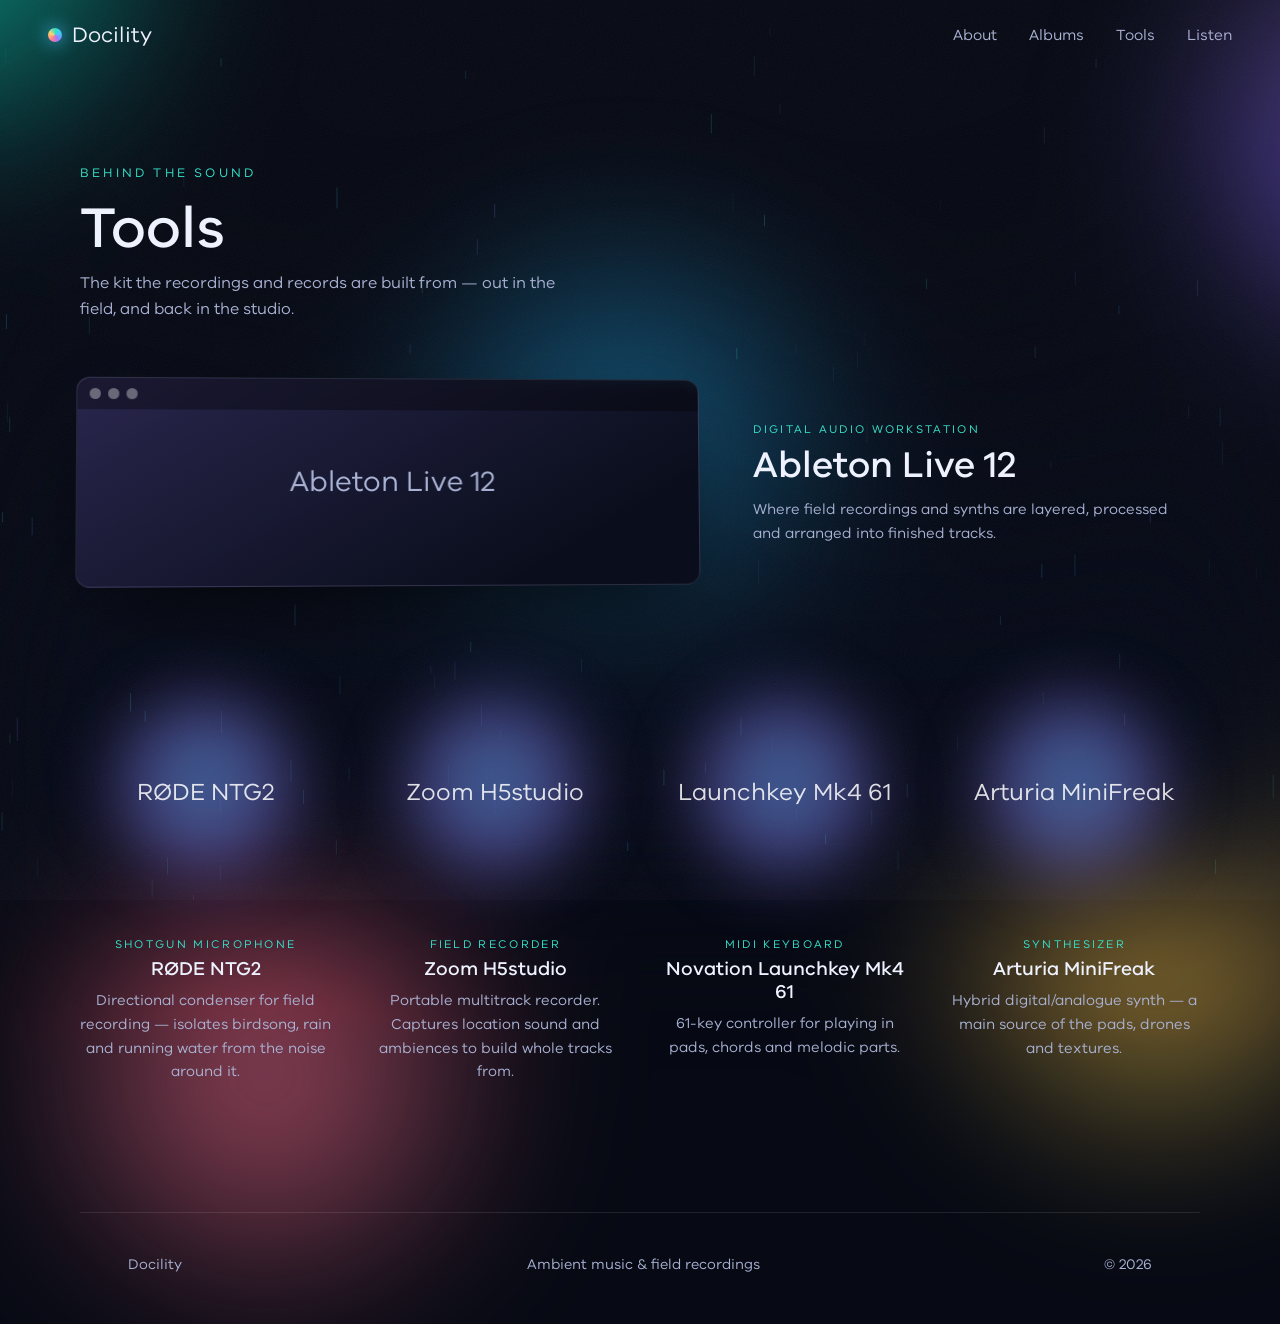
==== tools.html @ ae998112 "Add Tools page scaffold (explore/tools) New standalone tools.html showcasing the gear: a framed Able" ====
<!DOCTYPE html>
<html lang="en">
<head>
  <meta charset="UTF-8" />
  <meta name="viewport" content="width=device-width, initial-scale=1.0" />
  <meta name="theme-color" content="#070a14" />
  <meta name="color-scheme" content="dark" />
  <title>Tools — Docility</title>
  <meta name="description" content="The gear behind Docility — field recorders, microphones, synths and the studio setup used to make the music." />

  <!-- Open Graph / social sharing -->
  <meta property="og:type" content="website" />
  <meta property="og:url" content="https://docility.work/tools.html" />
  <meta property="og:title" content="Tools — Docility" />
  <meta property="og:description" content="The gear behind Docility — field recorders, microphones, synths and the studio setup." />
  <meta property="og:image" content="https://docility.work/assets/og-cover.jpg" />

  <link rel="icon" type="image/svg+xml" href="assets/favicon.svg" />
  <link rel="preload" href="assets/fonts/VIC-Regular.woff2" as="font" type="font/woff2" crossorigin />
  <link rel="preload" href="assets/fonts/VIC-Medium.woff2" as="font" type="font/woff2" crossorigin />
  <link rel="stylesheet" href="styles.css" />
</head>
<body>
  <!-- Animated ambient backdrop -->
  <div class="aurora" aria-hidden="true">
    <span class="blob blob--aqua"></span>
    <span class="blob blob--violet"></span>
    <span class="blob blob--coral"></span>
    <span class="blob blob--gold"></span>
    <span class="blob blob--sky"></span>
  </div>
  <canvas id="rain" aria-hidden="true"></canvas>
  <div class="grain" aria-hidden="true"></div>

  <!-- Navigation -->
  <header class="nav" id="nav">
    <a class="nav__brand" href="index.html#top">
      <span class="nav__mark" aria-hidden="true"></span>
      Docility
    </a>
    <nav class="nav__links" aria-label="Primary">
      <a href="index.html#about">About</a>
      <a href="index.html#albums">Albums</a>
      <a href="tools.html" aria-current="page">Tools</a>
      <a href="index.html#listen">Listen</a>
    </nav>
  </header>

  <main id="top">
    <section class="tools" id="tools">
      <div class="section-head reveal">
        <span class="section-head__kicker">Behind the sound</span>
        <h2>Tools</h2>
        <p class="section-head__sub">
          The kit the recordings and records are built from — out in the field,
          and back in the studio.
        </p>
      </div>

      <!-- Feature: the DAW screenshot, framed as a window -->
      <figure class="gear-feature reveal">
        <div class="gear-feature__frame">
          <div class="gear-feature__bar" aria-hidden="true">
            <span></span><span></span><span></span>
          </div>
          <img class="gear-feature__shot" src="assets/tools/ableton-live-12.png"
               alt="Ableton Live 12 — the session where tracks are arranged" loading="lazy" />
          <span class="gear-feature__fallback" aria-hidden="true">Ableton Live 12</span>
        </div>
        <figcaption class="gear-feature__cap">
          <span class="gear__cat">Digital audio workstation</span>
          <h3 class="gear__name">Ableton Live 12</h3>
          <p class="gear__note">
            Where field recordings and synths are layered, processed and arranged
            into finished tracks.
          </p>
        </figcaption>
      </figure>

      <!-- Cut-out hardware -->
      <div class="gear-grid">
        <figure class="gear reveal">
          <div class="gear__media">
            <img class="gear__art" src="assets/tools/rode-ntg2.png"
                 alt="RØDE NTG2 shotgun microphone" loading="lazy" />
            <span class="gear__fallback" aria-hidden="true">RØDE NTG2</span>
          </div>
          <figcaption>
            <span class="gear__cat">Shotgun microphone</span>
            <h3 class="gear__name">RØDE NTG2</h3>
            <p class="gear__note">
              Directional condenser for field recording — isolates birdsong, rain
              and running water from the noise around it.
            </p>
          </figcaption>
        </figure>

        <figure class="gear reveal" style="--delay:.08s">
          <div class="gear__media">
            <img class="gear__art" src="assets/tools/zoom-h5studio.png"
                 alt="Zoom H5studio handheld recorder" loading="lazy" />
            <span class="gear__fallback" aria-hidden="true">Zoom H5studio</span>
          </div>
          <figcaption>
            <span class="gear__cat">Field recorder</span>
            <h3 class="gear__name">Zoom H5studio</h3>
            <p class="gear__note">
              Portable multitrack recorder. Captures location sound and ambiences
              to build whole tracks from.
            </p>
          </figcaption>
        </figure>

        <figure class="gear reveal" style="--delay:.16s">
          <div class="gear__media">
            <img class="gear__art" src="assets/tools/launchkey-mk4-61.png"
                 alt="Novation Launchkey Mk4 61-key MIDI keyboard" loading="lazy" />
            <span class="gear__fallback" aria-hidden="true">Launchkey Mk4 61</span>
          </div>
          <figcaption>
            <span class="gear__cat">MIDI keyboard</span>
            <h3 class="gear__name">Novation Launchkey Mk4 61</h3>
            <p class="gear__note">
              61-key controller for playing in pads, chords and melodic parts.
            </p>
          </figcaption>
        </figure>

        <figure class="gear reveal" style="--delay:.24s">
          <div class="gear__media">
            <img class="gear__art" src="assets/tools/arturia-minifreak.png"
                 alt="Arturia MiniFreak synthesizer" loading="lazy" />
            <span class="gear__fallback" aria-hidden="true">Arturia MiniFreak</span>
          </div>
          <figcaption>
            <span class="gear__cat">Synthesizer</span>
            <h3 class="gear__name">Arturia MiniFreak</h3>
            <p class="gear__note">
              Hybrid digital/analogue synth — a main source of the pads, drones
              and textures.
            </p>
          </figcaption>
        </figure>
      </div>
    </section>
  </main>

  <footer class="footer">
    <span>Docility</span>
    <span>Ambient music &amp; field recordings</span>
    <span>© <span id="year"></span></span>
  </footer>

  <script src="main.js" defer></script>
</body>
</html>
---- styles.css ----
/* =========================================================
   Docility — ambient music showcase
   Pure CSS, no framework. Mobile-first, cross-platform.
   ========================================================= */

/* ---------------------------------------------------------
   VIC (Brand Victoria) — self-hosted webfont
   --------------------------------------------------------- */
@font-face { font-family: "VIC"; font-style: normal; font-weight: 200; font-display: swap;
  src: url("assets/fonts/VIC-ExtraLight.woff2") format("woff2"), url("assets/fonts/VIC-ExtraLight.woff") format("woff"); }
@font-face { font-family: "VIC"; font-style: normal; font-weight: 300; font-display: swap;
  src: url("assets/fonts/VIC-Light.woff2") format("woff2"), url("assets/fonts/VIC-Light.woff") format("woff"); }
@font-face { font-family: "VIC"; font-style: normal; font-weight: 400; font-display: swap;
  src: url("assets/fonts/VIC-Regular.woff2") format("woff2"), url("assets/fonts/VIC-Regular.woff") format("woff"); }
@font-face { font-family: "VIC"; font-style: normal; font-weight: 500; font-display: swap;
  src: url("assets/fonts/VIC-Medium.woff2") format("woff2"), url("assets/fonts/VIC-Medium.woff") format("woff"); }
@font-face { font-family: "VIC"; font-style: normal; font-weight: 600; font-display: swap;
  src: url("assets/fonts/VIC-SemiBold.woff2") format("woff2"), url("assets/fonts/VIC-SemiBold.woff") format("woff"); }
@font-face { font-family: "VIC"; font-style: normal; font-weight: 700; font-display: swap;
  src: url("assets/fonts/VIC-Bold.woff2") format("woff2"), url("assets/fonts/VIC-Bold.woff") format("woff"); }

:root {
  /* Typography */
  --font: "VIC", system-ui, -apple-system, "Segoe UI", Roboto, sans-serif;

  /* Base */
  --bg:        #070a14;
  --ink:       #eef2ff;
  --ink-dim:   #aab3d4;
  --line:      rgba(255, 255, 255, 0.10);

  /* Colourful palette (water + nature) */
  --aqua:   #36e0c8;
  --sky:    #46c6ff;
  --violet: #9a7bff;
  --coral:  #ff7a8f;
  --gold:   #ffd36e;
  --green:  #52e0a1;

  --shadow: 0 30px 80px -30px rgba(0, 0, 0, 0.8);
  --radius: 22px;
  --ease: cubic-bezier(0.22, 1, 0.36, 1);

  --maxw: 1120px;
}

/* ---------- Reset ---------- */
*, *::before, *::after { box-sizing: border-box; }
* { margin: 0; }

html { scroll-behavior: smooth; -webkit-text-size-adjust: 100%; }

body {
  font-family: var(--font);
  color: var(--ink);
  background: var(--bg);
  line-height: 1.6;
  overflow-x: hidden;
  -webkit-font-smoothing: antialiased;
  text-rendering: optimizeLegibility;
}

img, canvas { display: block; max-width: 100%; }
a { color: inherit; text-decoration: none; }

h1, h2, h3 { font-family: var(--font); font-weight: 500; line-height: 1.05; }

/* =========================================================
   Animated background
   ========================================================= */
.aurora {
  position: fixed;
  inset: -20vmax;
  z-index: -3;
  filter: blur(70px) saturate(135%);
  pointer-events: none;
}
.aurora::after { /* dark vignette so text stays legible */
  content: "";
  position: absolute;
  inset: 20vmax;
  background: radial-gradient(120% 80% at 50% 0%, transparent 40%, var(--bg) 100%);
}
.blob {
  position: absolute;
  width: 48vmax;
  height: 48vmax;
  border-radius: 50%;
  opacity: 0.65;
  mix-blend-mode: screen;
  will-change: transform;
}
.blob--aqua   { background: radial-gradient(circle, var(--aqua), transparent 62%);   top: -8%;  left: -6%;  animation: drift1 26s var(--ease) infinite; }
.blob--violet { background: radial-gradient(circle, var(--violet), transparent 62%); top: 6%;   right: -10%; animation: drift2 32s var(--ease) infinite; }
.blob--coral  { background: radial-gradient(circle, var(--coral), transparent 62%);  bottom: -16%; left: 12%; animation: drift3 29s var(--ease) infinite; }
.blob--gold   { background: radial-gradient(circle, var(--gold), transparent 60%);   bottom: -6%; right: 4%; animation: drift1 35s var(--ease) infinite reverse; }
.blob--sky    { background: radial-gradient(circle, var(--sky), transparent 62%);    top: 30%;  left: 32%;  animation: drift2 24s var(--ease) infinite; }

@keyframes drift1 { 0%,100% { transform: translate(0,0) scale(1); } 50% { transform: translate(8vmax, 6vmax) scale(1.15); } }
@keyframes drift2 { 0%,100% { transform: translate(0,0) scale(1.05); } 50% { transform: translate(-7vmax, 5vmax) scale(0.9); } }
@keyframes drift3 { 0%,100% { transform: translate(0,0) scale(1); } 50% { transform: translate(6vmax, -7vmax) scale(1.12); } }

#rain {
  position: fixed;
  inset: 0;
  z-index: -2;
  pointer-events: none;
  opacity: 0.5;
}

.grain {
  position: fixed;
  inset: 0;
  z-index: -1;
  pointer-events: none;
  opacity: 0.05;
  background-image: url("data:image/svg+xml,%3Csvg xmlns='http://www.w3.org/2000/svg' width='160' height='160'%3E%3Cfilter id='n'%3E%3CfeTurbulence type='fractalNoise' baseFrequency='0.85' numOctaves='2'/%3E%3C/filter%3E%3Crect width='100%25' height='100%25' filter='url(%23n)'/%3E%3C/svg%3E");
}

/* =========================================================
   Navigation
   ========================================================= */
.nav {
  position: fixed;
  top: 0; left: 0; right: 0;
  z-index: 50;
  display: flex;
  align-items: center;
  justify-content: space-between;
  gap: 1rem;
  padding: 1.1rem clamp(1.1rem, 4vw, 3rem);
  transition: background 0.4s var(--ease), backdrop-filter 0.4s var(--ease), padding 0.4s var(--ease), border-color 0.4s var(--ease);
  border-bottom: 1px solid transparent;
}
.nav.is-stuck {
  background: rgba(7, 10, 20, 0.6);
  backdrop-filter: blur(14px) saturate(140%);
  -webkit-backdrop-filter: blur(14px) saturate(140%);
  border-bottom-color: var(--line);
  padding-top: 0.8rem;
  padding-bottom: 0.8rem;
}
.nav__brand {
  display: inline-flex;
  align-items: center;
  gap: 0.6rem;
  font-family: var(--font);
  font-size: 1.35rem;
  letter-spacing: 0.01em;
}
.nav__mark {
  width: 14px; height: 14px;
  border-radius: 50%;
  background: conic-gradient(from 0deg, var(--aqua), var(--sky), var(--violet), var(--coral), var(--gold), var(--aqua));
  box-shadow: 0 0 18px var(--sky);
  animation: spin 8s linear infinite;
}
@keyframes spin { to { transform: rotate(360deg); } }
.nav__links { display: flex; gap: clamp(0.9rem, 2.5vw, 2rem); font-size: 0.95rem; }
.nav__links a { position: relative; color: var(--ink-dim); transition: color 0.25s; }
.nav__links a::after {
  content: ""; position: absolute; left: 0; bottom: -4px;
  width: 100%; height: 1.5px;
  background: linear-gradient(90deg, var(--aqua), var(--violet));
  transform: scaleX(0); transform-origin: left;
  transition: transform 0.3s var(--ease);
}
.nav__links a:hover { color: var(--ink); }
.nav__links a:hover::after { transform: scaleX(1); }

/* =========================================================
   Layout helpers
   ========================================================= */
section { padding: clamp(4rem, 10vw, 8rem) clamp(1.1rem, 5vw, 3rem); }
.section-head { max-width: var(--maxw); margin: 0 auto clamp(2rem, 5vw, 3.5rem); }
.section-head__kicker {
  display: inline-block;
  font-size: 0.8rem; letter-spacing: 0.25em; text-transform: uppercase;
  color: var(--aqua); margin-bottom: 0.9rem;
}
.section-head h2 { font-size: clamp(2.1rem, 6vw, 3.6rem); }
.section-head__sub { color: var(--ink-dim); margin-top: 0.8rem; max-width: 46ch; }
/* A second heading within a section (e.g. EPs after Albums) needs breathing room above it. */
.albums__list + .section-head { margin-top: clamp(3rem, 7vw, 5rem); }

/* =========================================================
   Hero
   ========================================================= */
.hero {
  min-height: 100svh;
  display: flex;
  flex-direction: column;
  justify-content: center;
  align-items: center;
  text-align: center;
  position: relative;
  padding-top: 6rem;
}
.hero__inner { max-width: 880px; }
.hero__eyebrow {
  font-size: 0.85rem; letter-spacing: 0.32em; text-transform: uppercase;
  color: var(--ink-dim); margin-bottom: 1.4rem;
}
.hero__title { font-size: clamp(3.6rem, 16vw, 9.5rem); line-height: 0.92; }
.hero__word {
  background: linear-gradient(100deg, var(--aqua), var(--sky), var(--violet), var(--coral), var(--gold));
  background-size: 280% 100%;
  -webkit-background-clip: text;
  background-clip: text;
  color: transparent;
  animation: hue 12s ease infinite, rise 1s var(--ease) both;
  animation-delay: 0s, calc(var(--d, 0) * 0.08s);
  display: inline-block;
}
@keyframes hue { 0%,100% { background-position: 0% 50%; } 50% { background-position: 100% 50%; } }
@keyframes rise { from { opacity: 0; transform: translateY(40px); } to { opacity: 1; transform: translateY(0); } }

.hero__tagline {
  margin: 1.6rem auto 0;
  max-width: 54ch;
  font-size: clamp(1.05rem, 2.4vw, 1.3rem);
  color: var(--ink-dim);
}
.hero__actions { display: flex; gap: 0.9rem; justify-content: center; flex-wrap: wrap; margin-top: 2.2rem; }

.btn {
  display: inline-flex; align-items: center; gap: 0.5rem;
  padding: 0.85rem 1.6rem;
  border-radius: 100px;
  font-weight: 500; font-size: 0.98rem;
  border: 1px solid transparent;
  cursor: pointer;
  transition: transform 0.25s var(--ease), box-shadow 0.25s var(--ease), background 0.25s, border-color 0.25s;
}
.btn--lg { padding: 1rem 2rem; font-size: 1.05rem; }
.btn--solid {
  color: #06121b;
  background: linear-gradient(100deg, var(--aqua), var(--sky));
  box-shadow: 0 12px 30px -10px var(--sky);
}
.btn--solid:hover { transform: translateY(-3px); box-shadow: 0 20px 44px -12px var(--sky); }
.btn--ghost { color: var(--ink); border-color: var(--line); background: rgba(255,255,255,0.03); }
.btn--ghost:hover { transform: translateY(-3px); border-color: rgba(255,255,255,0.3); background: rgba(255,255,255,0.07); }

/* Animated equaliser bars */
.hero__wave { margin-top: 3rem; }
.bars { display: flex; align-items: flex-end; gap: 5px; height: 56px; }
.bars span {
  width: 5px; border-radius: 4px;
  background: linear-gradient(180deg, var(--aqua), var(--violet));
  animation: eq 1.4s ease-in-out infinite;
}
@keyframes eq { 0%,100% { height: 18%; } 50% { height: 100%; } }

.hero__scroll {
  position: absolute; bottom: 2rem; left: 50%; transform: translateX(-50%);
  width: 26px; height: 42px; border: 1.5px solid var(--line); border-radius: 20px;
  display: grid; place-items: start center; padding-top: 8px;
}
.hero__scroll span { width: 4px; height: 8px; border-radius: 4px; background: var(--ink-dim); animation: scrolldot 1.6s var(--ease) infinite; }
@keyframes scrolldot { 0% { opacity: 0; transform: translateY(0); } 40% { opacity: 1; } 100% { opacity: 0; transform: translateY(14px); } }

/* =========================================================
   About
   ========================================================= */
.about__grid {
  max-width: var(--maxw); margin: 0 auto;
  display: grid; gap: clamp(1.5rem, 5vw, 3.5rem);
  grid-template-columns: 1fr;
  align-items: center;
}
@media (min-width: 760px) {
  .about__grid { grid-template-columns: 0.85fr 1.15fr; }
}
.about__lead {
  max-width: 50ch;
  font-size: clamp(1.25rem, 3.2vw, 1.9rem);
  font-family: var(--font); font-weight: 300; line-height: 1.4;
  color: var(--ink);
}

/* Artist portrait — transparent cutout floating over the colour wash */
.about__portrait {
  position: relative;
  margin: 0;
  display: grid;
  place-items: center;
  max-width: 420px;
  justify-self: center;
}
.about__portrait::before { /* colourful halo behind the figure */
  content: "";
  position: absolute;
  inset: 6% 6% 10%;
  border-radius: 50%;
  background: radial-gradient(circle at 50% 45%, var(--violet), var(--sky) 45%, transparent 70%);
  filter: blur(38px);
  opacity: 0.55;
  z-index: 0;
  animation: halo 7s ease-in-out infinite;
}
.about__portrait img {
  position: relative;
  z-index: 1;
  width: 100%;
  height: auto;
  filter: drop-shadow(0 26px 40px rgba(0, 0, 0, 0.5));
  animation: float 6s var(--ease) infinite;
}
@keyframes float { 0%, 100% { transform: translateY(0); } 50% { transform: translateY(-12px); } }
@keyframes halo { 0%, 100% { opacity: 0.45; transform: scale(1); } 50% { opacity: 0.65; transform: scale(1.06); } }

/* =========================================================
   Albums
   ========================================================= */
/* Grid of square album tiles — three across on desktop */
.albums__list {
  max-width: var(--maxw);
  margin: 0 auto;
  display: grid;
  gap: clamp(1.1rem, 3vw, 2rem);
  grid-template-columns: 1fr;
}
@media (min-width: 560px) {
  .albums__list { grid-template-columns: repeat(2, 1fr); }
}
@media (min-width: 760px) {
  .albums__list { grid-template-columns: repeat(3, 1fr); }
}

/* Record sleeves — the resting grid shows only these */
.sleeve {
  position: relative;
  aspect-ratio: 1 / 1;
  padding: 0;
  border: 2px solid color-mix(in srgb, var(--accent) 38%, transparent);
  border-radius: 14px;
  overflow: hidden;
  cursor: pointer;
  background: linear-gradient(150deg, var(--accent), #0a0e1c 78%);
  box-shadow: var(--shadow);
  display: grid;
  place-items: center;
  transition: transform 0.4s var(--ease), border-color 0.4s var(--ease), box-shadow 0.4s var(--ease);
}
.sleeve:hover, .sleeve:focus-visible {
  transform: translateY(-6px);
  border-color: color-mix(in srgb, var(--accent) 80%, transparent);
  box-shadow: var(--shadow), 0 12px 34px -10px color-mix(in srgb, var(--accent) 55%, transparent);
  outline: none;
}
.sleeve__art {
  position: absolute; inset: 0;
  width: 100%; height: 100%; object-fit: cover;
  transition: transform 0.5s var(--ease);
}
.sleeve:hover .sleeve__art, .sleeve:focus-visible .sleeve__art { transform: scale(1.02); }
.sleeve__art.is-missing { display: none; }
.sleeve__fallback {
  font-family: var(--font);
  font-size: clamp(1.5rem, 5vw, 2.4rem);
  color: #fff; opacity: 0.92; text-align: center;
  padding: 1rem; line-height: 1.05;
}

/* =========================================================
   Tools / gear page
   ========================================================= */
/* Clear the fixed nav on this standalone page */
.tools { padding-top: clamp(7rem, 14vw, 10rem); }

/* DAW screenshot, framed like an application window and tilted slightly */
.gear-feature {
  max-width: var(--maxw);
  margin: 0 auto clamp(3rem, 7vw, 5rem);
  display: grid;
  gap: clamp(1.5rem, 4vw, 3rem);
  align-items: center;
  grid-template-columns: 1fr;
}
@media (min-width: 880px) {
  .gear-feature { grid-template-columns: 1.4fr 1fr; }
}
.gear-feature__frame {
  position: relative;
  border-radius: 14px;
  overflow: hidden;
  border: 1px solid var(--line);
  background: linear-gradient(150deg, color-mix(in srgb, var(--violet) 22%, #0a0e1c), #0a0e1c 80%);
  box-shadow: var(--shadow);
  display: grid;
  place-items: center;
  min-height: 200px;
  transform: perspective(1400px) rotateY(4deg) rotateX(2deg);
  transition: transform 0.5s var(--ease);
}
.gear-feature:hover .gear-feature__frame { transform: perspective(1400px) rotateY(0deg) rotateX(0deg); }
.gear-feature__bar {
  position: absolute; top: 0; left: 0; right: 0; z-index: 2;
  display: flex; gap: 7px; align-items: center;
  padding: 10px 12px;
  background: rgba(0, 0, 0, 0.35);
  -webkit-backdrop-filter: blur(6px); backdrop-filter: blur(6px);
}
.gear-feature__bar span { width: 11px; height: 11px; border-radius: 50%; background: rgba(255,255,255,0.35); }
.gear-feature__shot { width: 100%; height: auto; display: block; }
.gear-feature__shot.is-missing { display: none; }
.gear-feature__fallback {
  display: none; /* shown only when the screenshot is missing */
  font-size: clamp(1.2rem, 3vw, 1.8rem); color: var(--ink-dim);
  padding: clamp(2.5rem, 8vw, 5rem) 1rem; text-align: center;
}
.gear-feature__shot.is-missing ~ .gear-feature__fallback { display: block; }
.gear-feature__cap .gear__name { font-size: clamp(1.6rem, 4vw, 2.3rem); margin-top: 0.3rem; }
.gear-feature__cap .gear__note { margin-top: 0.7rem; }

/* Cut-out hardware grid — floating images with a colour halo (like the portrait) */
.gear-grid {
  max-width: var(--maxw);
  margin: 0 auto;
  display: grid;
  gap: clamp(1.5rem, 5vw, 3rem) clamp(1.2rem, 3vw, 2.5rem);
  grid-template-columns: 1fr;
}
@media (min-width: 560px) { .gear-grid { grid-template-columns: repeat(2, 1fr); } }
@media (min-width: 900px) { .gear-grid { grid-template-columns: repeat(4, 1fr); } }

.gear { margin: 0; text-align: center; }
.gear__media {
  position: relative;
  display: grid; place-items: center;
  aspect-ratio: 1 / 1;
  margin-bottom: 1.1rem;
}
.gear__media::before { /* colourful halo behind the cut-out */
  content: "";
  position: absolute; inset: 12%;
  border-radius: 50%;
  background: radial-gradient(circle at 50% 45%, var(--sky), var(--violet) 50%, transparent 72%);
  filter: blur(34px);
  opacity: 0.5;
  z-index: 0;
  animation: halo 7s ease-in-out infinite;
}
.gear__art {
  position: relative; z-index: 1;
  max-width: 80%; max-height: 100%; width: auto; height: auto;
  object-fit: contain;
  filter: drop-shadow(0 20px 30px rgba(0, 0, 0, 0.5));
  animation: float 6s var(--ease) infinite;
}
.gear__art.is-missing { display: none; }
.gear__fallback {
  display: none; /* shown only when the cut-out is missing */
  z-index: 1;
  font-family: var(--font);
  font-size: clamp(1.1rem, 3vw, 1.5rem);
  color: #fff; opacity: 0.85; line-height: 1.1;
  padding: 0 0.5rem;
}
.gear__art.is-missing ~ .gear__fallback { display: block; }
.gear__cat {
  display: block;
  font-size: 0.72rem; letter-spacing: 0.2em; text-transform: uppercase;
  color: var(--aqua); margin-bottom: 0.3rem;
}
.gear__name { font-size: 1.2rem; line-height: 1.2; }
.gear__note { color: var(--ink-dim); font-size: 0.92rem; margin-top: 0.5rem; }

/* =========================================================
   Album popup — the sleeve flips to reveal details + player
   ========================================================= */
.popup {
  position: fixed; inset: 0; z-index: 1000;
  display: grid; place-items: center;
  padding: clamp(1rem, 4vw, 2rem);
}
.popup[hidden] { display: none; }
.popup__backdrop {
  position: absolute; inset: 0;
  background: rgba(4, 6, 12, 0.66);
  -webkit-backdrop-filter: blur(6px); backdrop-filter: blur(6px);
}

.flipcard {
  position: relative; z-index: 1;
  width: min(500px, 92vw, 88vh);
  aspect-ratio: 1 / 1;
  perspective: 1600px;
  will-change: transform;
  /* leap-out from the clicked sleeve (with a little pop), plus a fade on close */
  transition: transform 0.5s cubic-bezier(0.34, 1.25, 0.5, 1), opacity 0.4s ease;
}
.flipcard__inner {
  position: relative; width: 100%; height: 100%;
  transform-style: preserve-3d;
  transition: transform 0.95s var(--ease) 0.15s; /* slightly slower flip, after the leap */
}
.flipcard.is-flipped .flipcard__inner { transform: rotateY(180deg); }
.flipcard__face {
  position: absolute; inset: 0;
  border-radius: 18px; overflow: hidden;
  border: 1px solid var(--line);
  -webkit-backface-visibility: hidden; backface-visibility: hidden;
}
.flipcard__front { background: linear-gradient(150deg, var(--accent), #0a0e1c 80%); }
.flipcard__cover { width: 100%; height: 100%; object-fit: cover; }
.flipcard__back {
  transform: rotateY(180deg);
  background: linear-gradient(180deg, #0e1426, #0a0e1c);
  display: flex; flex-direction: column;
  padding: clamp(1.2rem, 3.5vw, 1.8rem);
  overflow-y: auto;
}

.popup__close {
  position: absolute; top: 12px; right: 12px; z-index: 2;
  width: 38px; height: 38px; border-radius: 50%;
  border: 1px solid var(--line);
  background: rgba(0, 0, 0, 0.4); color: var(--ink);
  font-size: 1.4rem; line-height: 1; cursor: pointer;
  transition: background 0.25s, transform 0.25s;
}
.popup__close:hover { background: rgba(0, 0, 0, 0.7); transform: rotate(90deg); }
.popup__head {
  display: flex; align-items: center; gap: 0.9rem;
  padding-right: 2.6rem; margin-bottom: 1rem;
}
.popup__thumb {
  width: 60px; height: 60px; flex: none;
  border-radius: 10px; object-fit: cover;
  border: 1px solid var(--line);
  box-shadow: 0 6px 14px rgba(0, 0, 0, 0.4);
}
.popup__heading { min-width: 0; }
.popup__title { font-size: clamp(1.5rem, 4.2vw, 2rem); line-height: 1.1; }
.popup__year { /* subheading */
  margin: 0.3rem 0 0;
  font-size: 0.74rem; letter-spacing: 0.2em; text-transform: uppercase;
  font-weight: 600; color: var(--accent);
}
.popup__blurb { color: var(--ink-dim); font-size: 0.95rem; margin-bottom: 1.1rem; }
.popup__player {
  border-radius: 12px; overflow: hidden;
  background: rgba(0, 0, 0, 0.3);
}
.popup__player iframe { display: block; width: 100%; height: 300px; border: 0; }

/* Volume control (tinted to the album accent) */
.popup__vol { display: flex; align-items: center; gap: 0.7rem; margin-top: 1rem; color: var(--accent); }
.vol__icon { flex: none; opacity: 0.9; }
.vol__range {
  -webkit-appearance: none; appearance: none;
  flex: 1; min-width: 120px; height: 4px; border-radius: 4px; cursor: pointer;
  background: linear-gradient(90deg, var(--accent, var(--aqua)), color-mix(in srgb, var(--accent, var(--aqua)) 30%, transparent));
}
.vol__range::-webkit-slider-thumb {
  -webkit-appearance: none; appearance: none;
  width: 16px; height: 16px; border-radius: 50%;
  background: #fff; border: 0; box-shadow: 0 0 10px var(--accent, var(--aqua)); cursor: pointer;
}
.vol__range::-moz-range-thumb {
  width: 16px; height: 16px; border-radius: 50%;
  background: #fff; border: 0; box-shadow: 0 0 10px var(--accent, var(--aqua)); cursor: pointer;
}

/* Visually-hidden but available to screen readers */
.sr-only {
  position: absolute; width: 1px; height: 1px;
  padding: 0; margin: -1px; overflow: hidden;
  clip: rect(0, 0, 0, 0); white-space: nowrap; border: 0;
}

/* =========================================================
   Listen / Follow
   ========================================================= */
.listen { display: grid; place-items: center; }
.listen__card {
  max-width: 640px; width: 100%; text-align: center;
  padding: clamp(2.5rem, 6vw, 4rem);
  border-radius: var(--radius);
  border: 1px solid var(--line);
  background: linear-gradient(160deg, rgba(154,123,255,0.12), rgba(54,224,200,0.08));
  position: relative; overflow: hidden;
}
.listen__card h2 { font-size: clamp(2rem, 5vw, 3rem); }
.listen__card p { color: var(--ink-dim); margin: 0.8rem 0 2rem; }

/* =========================================================
   Footer
   ========================================================= */
.footer {
  display: flex; flex-wrap: wrap; gap: 0.6rem 2rem; justify-content: space-between;
  max-width: var(--maxw); margin: 0 auto;
  padding: 2.5rem clamp(1.1rem, 5vw, 3rem) 3rem;
  color: var(--ink-dim); font-size: 0.9rem;
  border-top: 1px solid var(--line);
}

/* =========================================================
   Scroll reveal
   ========================================================= */
.reveal { opacity: 0; transform: translateY(28px); transition: opacity 0.8s var(--ease), transform 0.8s var(--ease); transition-delay: var(--delay, 0s); }
.reveal.is-in { opacity: 1; transform: none; }

/* =========================================================
   Accessibility — respect reduced motion
   ========================================================= */
@media (prefers-reduced-motion: reduce) {
  *, *::before, *::after { animation-duration: 0.001ms !important; animation-iteration-count: 1 !important; transition-duration: 0.001ms !important; }
  html { scroll-behavior: auto; }
  .reveal { opacity: 1; transform: none; }
  #rain { display: none; }
}

:focus-visible { outline: 2px solid var(--aqua); outline-offset: 3px; border-radius: 6px; }
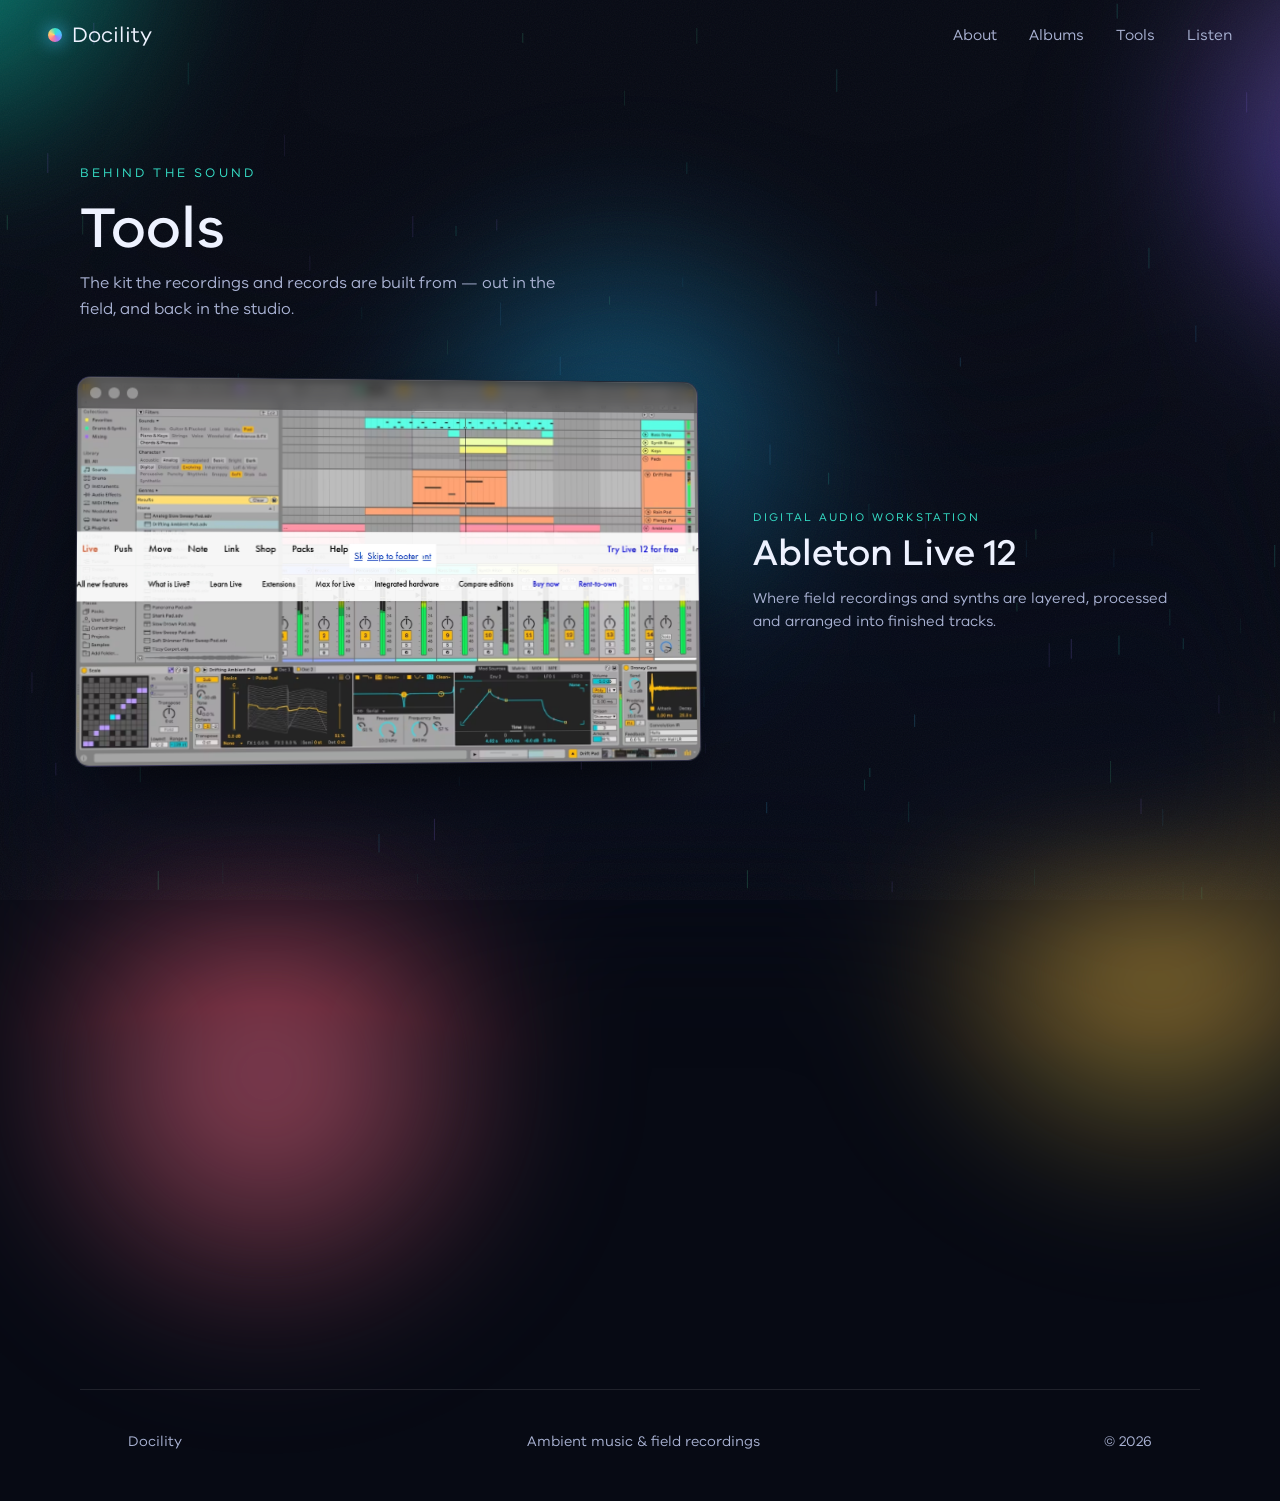
==== commit 85e5f2aa: "Wire real gear images and shape halos per silhouette - Point tools.html at the supplied files (rode." ====
--- a/tools.html
+++ b/tools.html
@@ -63,7 +63,7 @@
           <div class="gear-feature__bar" aria-hidden="true">
             <span></span><span></span><span></span>
           </div>
-          <img class="gear-feature__shot" src="assets/tools/ableton-live-12.png"
+          <img class="gear-feature__shot" src="assets/tools/ableton.jpeg"
                alt="Ableton Live 12 — the session where tracks are arranged" loading="lazy" />
           <span class="gear-feature__fallback" aria-hidden="true">Ableton Live 12</span>
         </div>
@@ -79,9 +79,9 @@
 
       <!-- Cut-out hardware -->
       <div class="gear-grid">
-        <figure class="gear reveal">
+        <figure class="gear gear--diag reveal" style="--accent: var(--aqua)">
           <div class="gear__media">
-            <img class="gear__art" src="assets/tools/rode-ntg2.png"
+            <img class="gear__art" src="assets/tools/rode.png"
                  alt="RØDE NTG2 shotgun microphone" loading="lazy" />
             <span class="gear__fallback" aria-hidden="true">RØDE NTG2</span>
           </div>
@@ -95,9 +95,9 @@
           </figcaption>
         </figure>
 
-        <figure class="gear reveal" style="--delay:.08s">
+        <figure class="gear gear--tall reveal" style="--delay:.08s; --accent: var(--sky)">
           <div class="gear__media">
-            <img class="gear__art" src="assets/tools/zoom-h5studio.png"
+            <img class="gear__art" src="assets/tools/zoom.png"
                  alt="Zoom H5studio handheld recorder" loading="lazy" />
             <span class="gear__fallback" aria-hidden="true">Zoom H5studio</span>
           </div>
@@ -111,9 +111,9 @@
           </figcaption>
         </figure>
 
-        <figure class="gear reveal" style="--delay:.16s">
+        <figure class="gear gear--wide reveal" style="--delay:.16s; --accent: var(--green)">
           <div class="gear__media">
-            <img class="gear__art" src="assets/tools/launchkey-mk4-61.png"
+            <img class="gear__art" src="assets/tools/launchkey.webp"
                  alt="Novation Launchkey Mk4 61-key MIDI keyboard" loading="lazy" />
             <span class="gear__fallback" aria-hidden="true">Launchkey Mk4 61</span>
           </div>
@@ -126,9 +126,9 @@
           </figcaption>
         </figure>
 
-        <figure class="gear reveal" style="--delay:.24s">
+        <figure class="gear gear--wide reveal" style="--delay:.24s; --accent: var(--coral)">
           <div class="gear__media">
-            <img class="gear__art" src="assets/tools/arturia-minifreak.png"
+            <img class="gear__art" src="assets/tools/minifreak.png"
                  alt="Arturia MiniFreak synthesizer" loading="lazy" />
             <span class="gear__fallback" aria-hidden="true">Arturia MiniFreak</span>
           </div>
--- a/styles.css
+++ b/styles.css
@@ -432,23 +432,31 @@
   aspect-ratio: 1 / 1;
   margin-bottom: 1.1rem;
 }
-.gear__media::before { /* colourful halo behind the cut-out */
+.gear__media::before { /* colourful halo behind the cut-out, tinted per item */
   content: "";
-  position: absolute; inset: 12%;
+  position: absolute; inset: 16%;
   border-radius: 50%;
-  background: radial-gradient(circle at 50% 45%, var(--sky), var(--violet) 50%, transparent 72%);
-  filter: blur(34px);
-  opacity: 0.5;
+  background: radial-gradient(ellipse, var(--accent, var(--sky)), transparent 70%);
+  filter: blur(36px);
+  opacity: 0.55;
   z-index: 0;
   animation: halo 7s ease-in-out infinite;
 }
+/* Shape the halo to the silhouette: a flat ellipse behind wide kit (keyboard,
+   synth), an upright one behind tall kit (recorder), a roomy one behind the
+   diagonal mic — so the glow hugs the object instead of looming around it. */
+.gear--wide .gear__media::before { inset: 30% 3%; }
+.gear--tall .gear__media::before { inset: 7% 25%; }
+.gear--diag .gear__media::before { inset: 19%; }
+
 .gear__art {
   position: relative; z-index: 1;
-  max-width: 80%; max-height: 100%; width: auto; height: auto;
+  max-width: 88%; max-height: 100%; width: auto; height: auto;
   object-fit: contain;
   filter: drop-shadow(0 20px 30px rgba(0, 0, 0, 0.5));
   animation: float 6s var(--ease) infinite;
 }
+.gear--wide .gear__art { max-width: 100%; } /* let wide kit fill the width */
 .gear__art.is-missing { display: none; }
 .gear__fallback {
   display: none; /* shown only when the cut-out is missing */
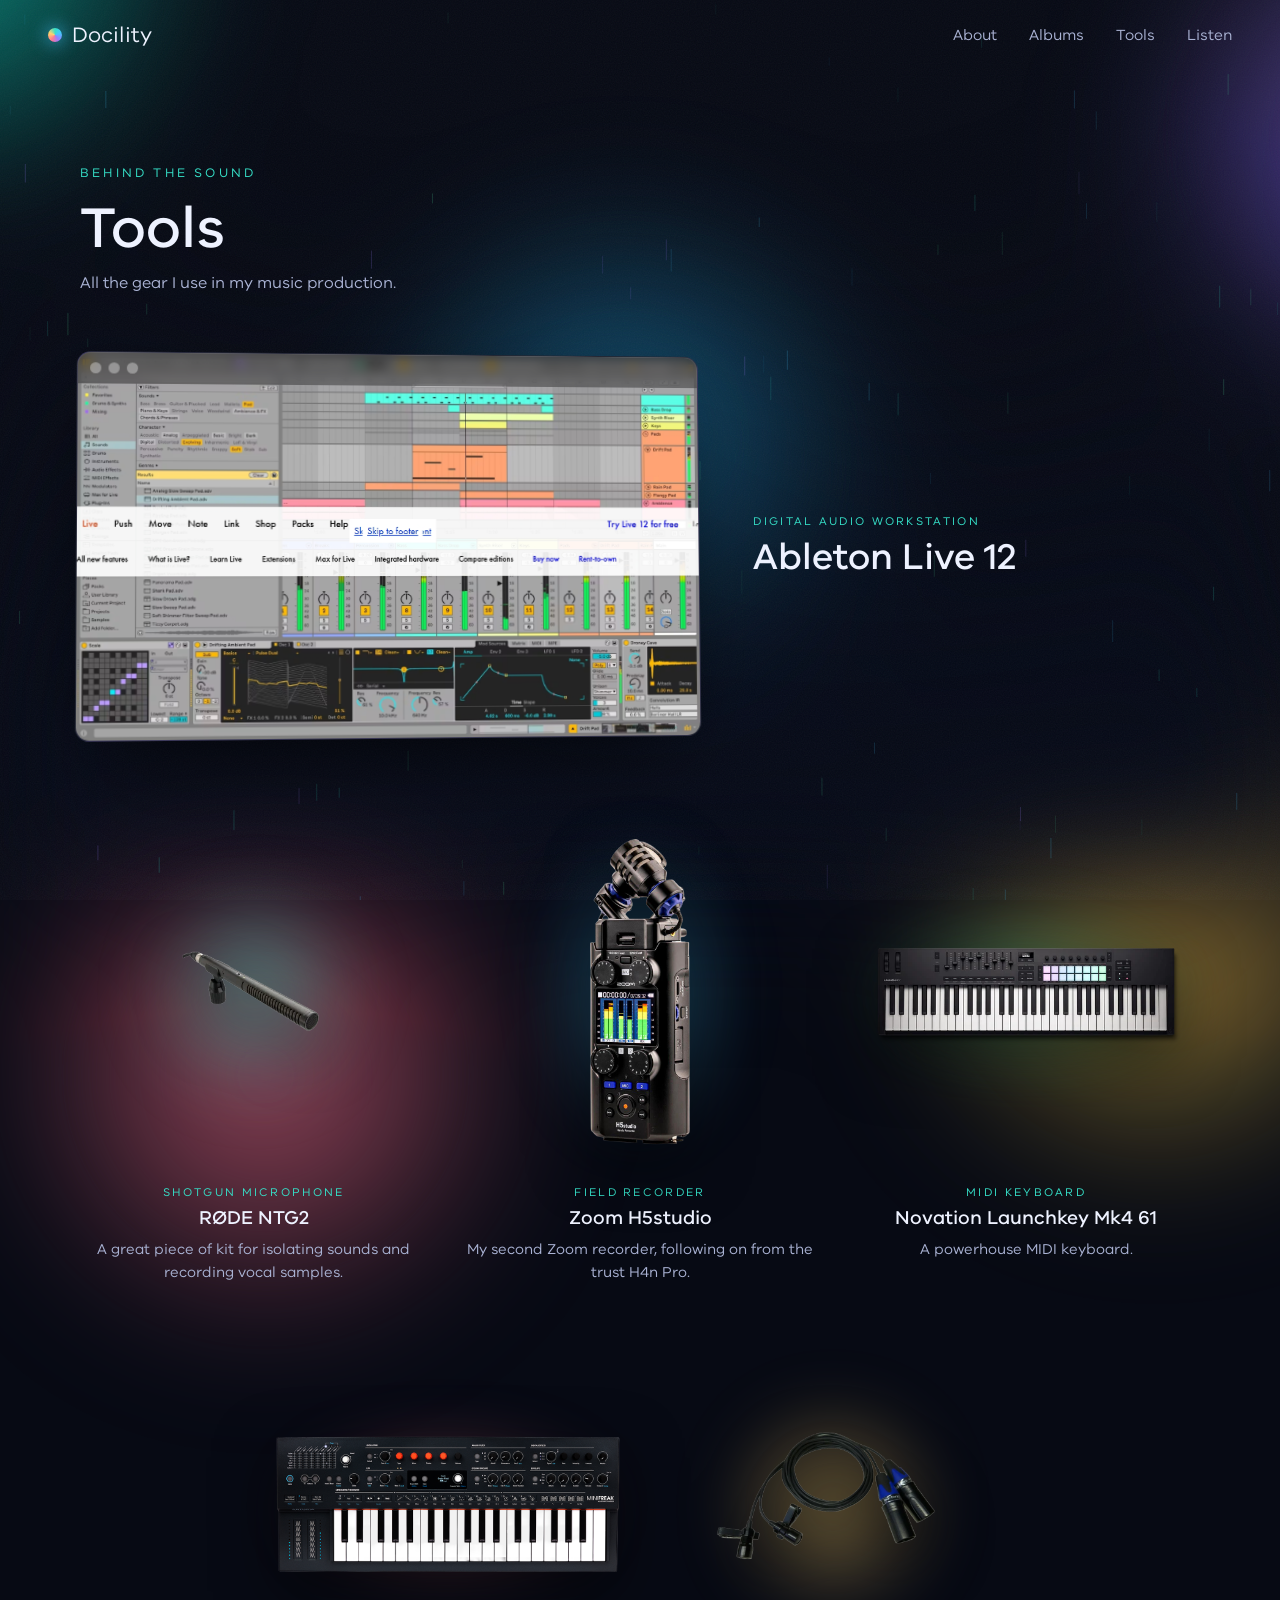
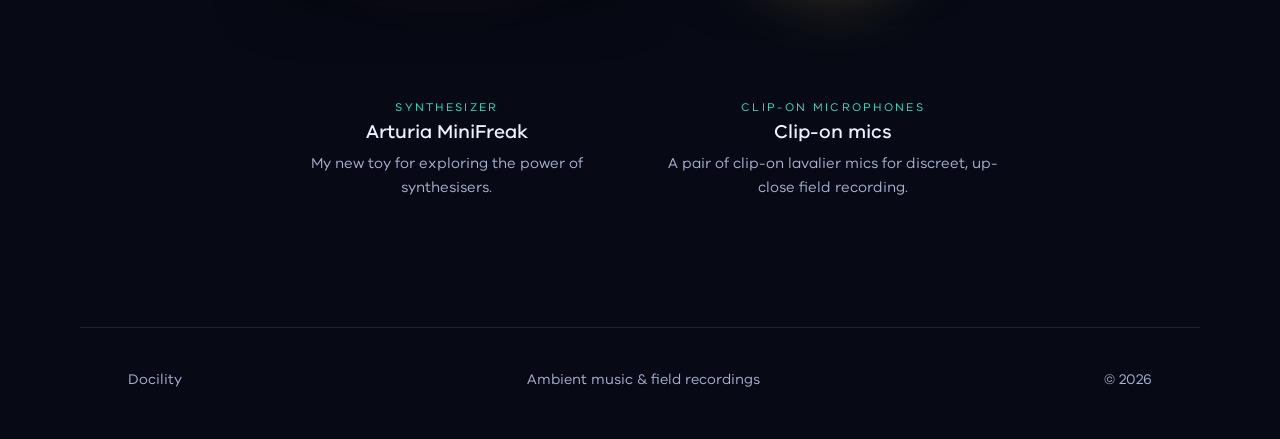
==== commit e19af8c5: "Add clip-on mics tool; centre gear grid as a 3-then-2 layout - New Clippy (clip-on lavalier mics) cu" ====
--- a/tools.html
+++ b/tools.html
@@ -52,8 +52,7 @@
         <span class="section-head__kicker">Behind the sound</span>
         <h2>Tools</h2>
         <p class="section-head__sub">
-          The kit the recordings and records are built from — out in the field,
-          and back in the studio.
+          All the gear I use in my music production.
         </p>
       </div>
 
@@ -70,10 +69,6 @@
         <figcaption class="gear-feature__cap">
           <span class="gear__cat">Digital audio workstation</span>
           <h3 class="gear__name">Ableton Live 12</h3>
-          <p class="gear__note">
-            Where field recordings and synths are layered, processed and arranged
-            into finished tracks.
-          </p>
         </figcaption>
       </figure>
 
@@ -89,8 +84,7 @@
             <span class="gear__cat">Shotgun microphone</span>
             <h3 class="gear__name">RØDE NTG2</h3>
             <p class="gear__note">
-              Directional condenser for field recording — isolates birdsong, rain
-              and running water from the noise around it.
+              A great piece of kit for isolating sounds and recording vocal samples.
             </p>
           </figcaption>
         </figure>
@@ -105,8 +99,7 @@
             <span class="gear__cat">Field recorder</span>
             <h3 class="gear__name">Zoom H5studio</h3>
             <p class="gear__note">
-              Portable multitrack recorder. Captures location sound and ambiences
-              to build whole tracks from.
+              My second Zoom recorder, following on from the trust H4n Pro.
             </p>
           </figcaption>
         </figure>
@@ -121,7 +114,7 @@
             <span class="gear__cat">MIDI keyboard</span>
             <h3 class="gear__name">Novation Launchkey Mk4 61</h3>
             <p class="gear__note">
-              61-key controller for playing in pads, chords and melodic parts.
+              A powerhouse MIDI keyboard.
             </p>
           </figcaption>
         </figure>
@@ -136,8 +129,22 @@
             <span class="gear__cat">Synthesizer</span>
             <h3 class="gear__name">Arturia MiniFreak</h3>
             <p class="gear__note">
-              Hybrid digital/analogue synth — a main source of the pads, drones
-              and textures.
+              My new toy for exploring the power of synthesisers.
+            </p>
+          </figcaption>
+        </figure>
+
+        <figure class="gear gear--diag reveal" style="--delay:.32s; --accent: var(--gold)">
+          <div class="gear__media">
+            <img class="gear__art" src="assets/tools/clippys.png"
+                 alt="Pair of clip-on lavalier microphones" loading="lazy" />
+            <span class="gear__fallback" aria-hidden="true">Clip-on mics</span>
+          </div>
+          <figcaption>
+            <span class="gear__cat">Clip-on microphones</span>
+            <h3 class="gear__name">Clip-on mics</h3>
+            <p class="gear__note">
+              A pair of clip-on lavalier mics for discreet, up-close field recording.
             </p>
           </figcaption>
         </figure>
--- a/styles.css
+++ b/styles.css
@@ -415,17 +415,25 @@
 .gear-feature__cap .gear__note { margin-top: 0.7rem; }
 
 /* Cut-out hardware grid — floating images with a colour halo (like the portrait) */
+/* Flex (not grid) so an odd count wraps to a centred final row: 1 / 2 / 3 per
+   row as the viewport grows — e.g. five items become a row of 3 then 2. */
 .gear-grid {
+  --gear-gap: clamp(1.2rem, 3vw, 2.5rem);
   max-width: var(--maxw);
   margin: 0 auto;
-  display: grid;
-  gap: clamp(1.5rem, 5vw, 3rem) clamp(1.2rem, 3vw, 2.5rem);
-  grid-template-columns: 1fr;
-}
-@media (min-width: 560px) { .gear-grid { grid-template-columns: repeat(2, 1fr); } }
-@media (min-width: 900px) { .gear-grid { grid-template-columns: repeat(4, 1fr); } }
-
-.gear { margin: 0; text-align: center; }
+  display: flex;
+  flex-wrap: wrap;
+  justify-content: center;
+  gap: clamp(1.5rem, 5vw, 3rem) var(--gear-gap);
+}
+
+.gear { margin: 0; text-align: center; flex: 0 1 100%; max-width: 380px; }
+@media (min-width: 560px) {
+  .gear { flex-basis: calc((100% - var(--gear-gap)) / 2); }
+}
+@media (min-width: 900px) {
+  .gear { flex-basis: calc((100% - 2 * var(--gear-gap)) / 3); max-width: none; }
+}
 .gear__media {
   position: relative;
   display: grid; place-items: center;
